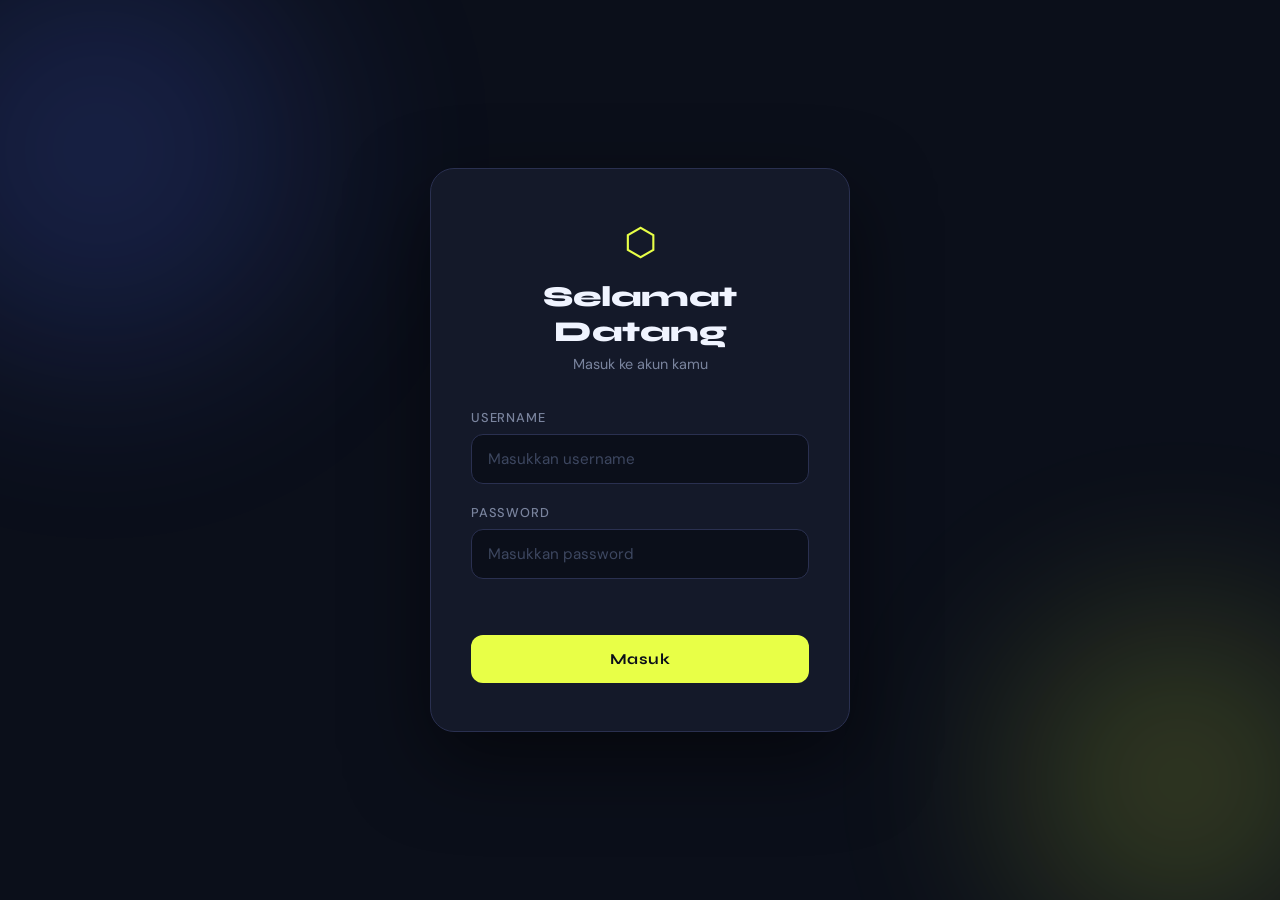
==== index.html @ 291e207a "Update profil dan script js" ====
<!DOCTYPE html>
<html lang="id">

<head>
  <meta charset="UTF-8" />
  <meta name="viewport" content="width=device-width, initial-scale=1.0" />
  <title>Login</title>

  <!-- Menghubungkan file CSS eksternal -->
  <link rel="stylesheet" href="css/style.css" />

  <!-- Import font dari Google Fonts -->
  <link
    href="https://fonts.googleapis.com/css2?family=Syne:wght@400;700;800&family=DM+Sans:wght@300;400;500&display=swap"
    rel="stylesheet" />
</head>

<body>

  <div class="bg-shape shape1"></div>
  <div class="bg-shape shape2"></div>

  <div class="card">
    <div class="card-header">
      <div class="logo">⬡</div>
      <h1>Selamat Datang</h1>
      <p>Masuk ke akun kamu</p>
    </div>

    <div class="form-group">
      <label for="username">Username</label>
      <input type="text" id="username" placeholder="Masukkan username" autocomplete="off" />
    </div>

    <div class="form-group">
      <label for="password">Password</label>
      <input type="password" id="password" placeholder="Masukkan password" />
    </div>

    <!-- Pesan error akan muncul di sini kalau login gagal -->
    <p id="error-msg"></p>

    <button id="btn-login" onclick="cekLogin()">Masuk</button>
  </div>

  <!-- Menghubungkan file JavaScript eksternal -->
  <script src="js/script.js"></script>

</body>

</html>
---- css/style.css ----
/* =============================================
   VARIABEL WARNA & FONT
   ============================================= */
:root {
  --bg: #0b0f1a;
  --card-bg: #141929;
  --accent: #e8ff47;
  --accent-dark: #c0d400;
  --text: #f0f4ff;
  --muted: #7a849e;
  --border: #2a3050;
  --error: #ff5e6d;
  --font-display: 'Syne', sans-serif;
  --font-body: 'DM Sans', sans-serif;
}

/* =============================================
   RESET & BASE
   ============================================= */
*,
*::before,
*::after {
  box-sizing: border-box;
  margin: 0;
  padding: 0;
}

body {
  background-color: var(--bg);
  color: var(--text);
  font-family: var(--font-body);
  min-height: 100vh;
  display: flex;
  align-items: center;
  justify-content: center;
  overflow: hidden;
  position: relative;
}

/* =============================================
   BACKGROUND SHAPES (dekorasi belakang)
   ============================================= */
.bg-shape {
  position: fixed;
  border-radius: 50%;
  filter: blur(90px);
  opacity: 0.25;
  pointer-events: none;
  z-index: 0;
}

.shape1 {
  width: 500px;
  height: 500px;
  background: radial-gradient(circle, #4f6fff, transparent);
  top: -100px;
  left: -150px;
}

.shape2 {
  width: 400px;
  height: 400px;
  background: radial-gradient(circle, var(--accent), transparent);
  bottom: -80px;
  right: -100px;
}

/* =============================================
   CARD LOGIN
   ============================================= */
.card {
  position: relative;
  z-index: 1;
  background: var(--card-bg);
  border: 1px solid var(--border);
  border-radius: 24px;
  padding: 48px 40px;
  width: 100%;
  max-width: 420px;
  box-shadow: 0 30px 80px rgba(0, 0, 0, 0.5);
  animation: fadeUp 0.6s ease both;
}

@keyframes fadeUp {
  from {
    opacity: 0;
    transform: translateY(30px);
  }

  to {
    opacity: 1;
    transform: translateY(0);
  }
}

/* =============================================
   HEADER KARTU
   ============================================= */
.card-header {
  text-align: center;
  margin-bottom: 36px;
}

.logo {
  font-size: 2.4rem;
  color: var(--accent);
  margin-bottom: 12px;
  display: block;
  animation: spin 6s linear infinite;
}

@keyframes spin {
  from {
    transform: rotate(0deg);
  }

  to {
    transform: rotate(360deg);
  }
}

.card-header h1 {
  font-family: var(--font-display);
  font-size: 1.8rem;
  font-weight: 800;
  letter-spacing: -0.5px;
}

.card-header p {
  color: var(--muted);
  font-size: 0.9rem;
  margin-top: 6px;
}

/* =============================================
   FORM INPUT
   ============================================= */
.form-group {
  margin-bottom: 20px;
}

.form-group label {
  display: block;
  font-size: 0.8rem;
  font-weight: 500;
  color: var(--muted);
  letter-spacing: 0.8px;
  text-transform: uppercase;
  margin-bottom: 8px;
}

.form-group input {
  width: 100%;
  background: var(--bg);
  border: 1px solid var(--border);
  border-radius: 12px;
  padding: 14px 16px;
  color: var(--text);
  font-family: var(--font-body);
  font-size: 0.95rem;
  outline: none;
  transition: border-color 0.25s, box-shadow 0.25s;
}

.form-group input:focus {
  border-color: var(--accent);
  box-shadow: 0 0 0 3px rgba(232, 255, 71, 0.12);
}

.form-group input::placeholder {
  color: #3d4760;
}

/* =============================================
   PESAN ERROR
   ============================================= */
#error-msg {
  color: var(--error);
  font-size: 0.82rem;
  min-height: 20px;
  margin-bottom: 12px;
  text-align: center;
}

/* =============================================
   TOMBOL LOGIN
   ============================================= */
#btn-login {
  width: 100%;
  padding: 15px;
  background: var(--accent);
  color: #0b0f1a;
  font-family: var(--font-display);
  font-size: 0.95rem;
  font-weight: 700;
  letter-spacing: 0.5px;
  border: none;
  border-radius: 12px;
  cursor: pointer;
  margin-top: 4px;
  transition: background 0.2s, transform 0.15s, box-shadow 0.2s;
}

#btn-login:hover {
  background: var(--accent-dark);
  transform: translateY(-2px);
  box-shadow: 0 8px 24px rgba(232, 255, 71, 0.25);
}

#btn-login:active {
  transform: translateY(0);
  box-shadow: none;
}

/* =============================================
   RESPONSIF MOBILE
   ============================================= */
@media (max-width: 480px) {
  .card {
    margin: 20px;
    padding: 36px 24px;
  }
}
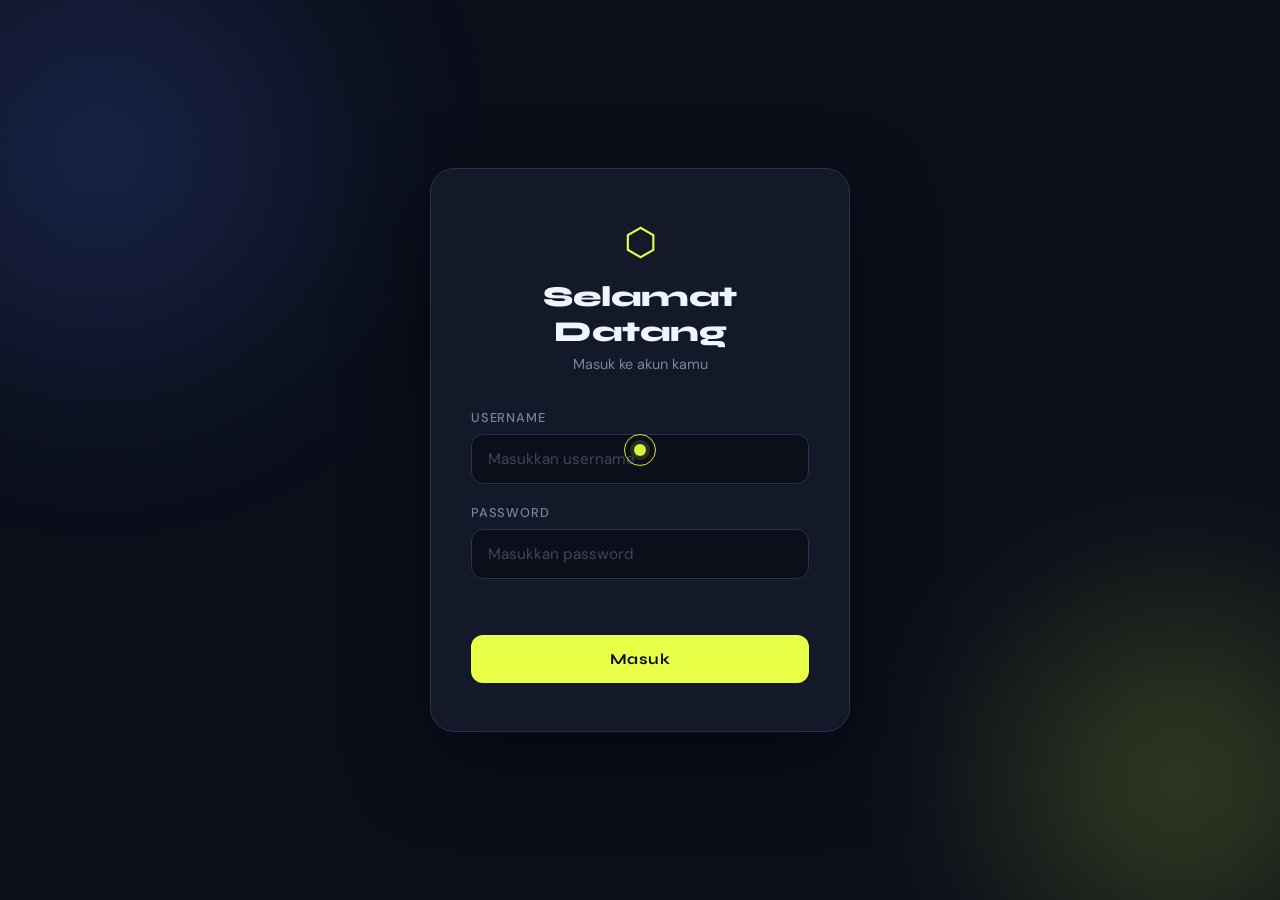
==== commit 63717e55: "upadte project AI" ====
--- a/index.html
+++ b/index.html
@@ -13,9 +13,14 @@
   <link
     href="https://fonts.googleapis.com/css2?family=Syne:wght@400;700;800&family=DM+Sans:wght@300;400;500&display=swap"
     rel="stylesheet" />
+
+     <link rel="icon" type="image/png" href="image/logov4.png">
 </head>
 
 <body>
+
+  <div class="custom-cursor" id="customCursor"></div>
+  <div class="custom-cursor-ring" id="customCursorRing"></div>
 
   <div class="bg-shape shape1"></div>
   <div class="bg-shape shape2"></div>
--- a/css/style.css
+++ b/css/style.css
@@ -35,6 +35,66 @@
   justify-content: center;
   overflow: hidden;
   position: relative;
+}
+
+@media (pointer: fine) {
+  body.cursor-active,
+  body.cursor-active * {
+    cursor: none !important;
+  }
+}
+
+.custom-cursor,
+.custom-cursor-ring {
+  position: fixed;
+  left: 0;
+  top: 0;
+  pointer-events: none;
+  z-index: 9999;
+  transform: translate(-50%, -50%);
+  opacity: 0;
+  transition: opacity 0.25s ease, transform 0.18s ease, border-color 0.2s ease;
+}
+
+body.cursor-active .custom-cursor,
+body.cursor-active .custom-cursor-ring {
+  opacity: 1;
+}
+
+.custom-cursor {
+  width: 12px;
+  height: 12px;
+  border-radius: 50%;
+  background: rgba(232, 255, 71, 0.95);
+  box-shadow: 0 0 0 4px rgba(232, 255, 71, 0.14);
+}
+
+.custom-cursor-ring {
+  width: 32px;
+  height: 32px;
+  border: 1px solid rgba(232, 255, 71, 0.9);
+  border-radius: 50%;
+}
+
+.custom-cursor.cursor-click {
+  transform: translate(-50%, -50%) scale(0.8);
+  background: rgba(232, 255, 71, 1);
+}
+
+.custom-cursor.hovered {
+  transform: translate(-50%, -50%) scale(1.6);
+}
+
+.custom-cursor-ring.hovered {
+  transform: translate(-50%, -50%) scale(1.4);
+  border-color: rgba(232, 255, 71, 1);
+}
+
+@media (pointer: coarse), (max-width: 768px) {
+  .custom-cursor,
+  .custom-cursor-ring {
+    display: none !important;
+  }
 }
 
 /* =============================================
